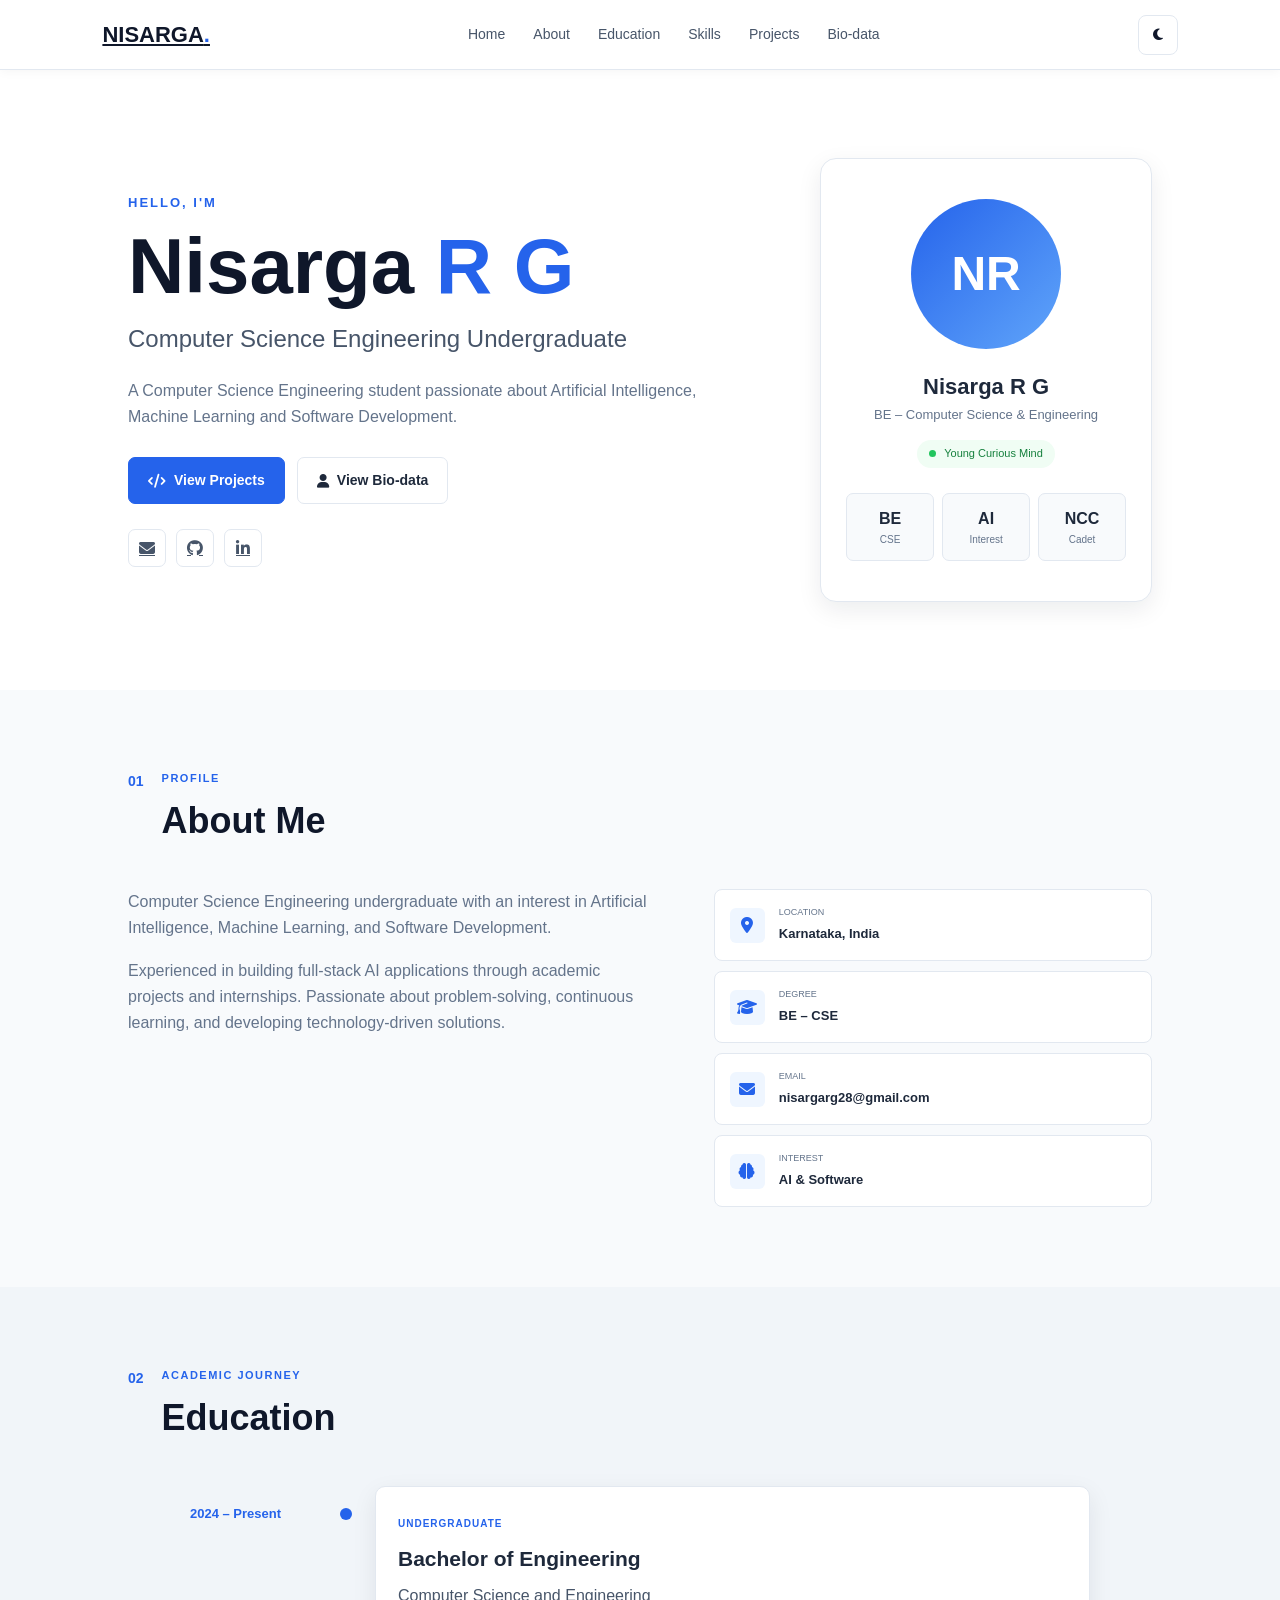
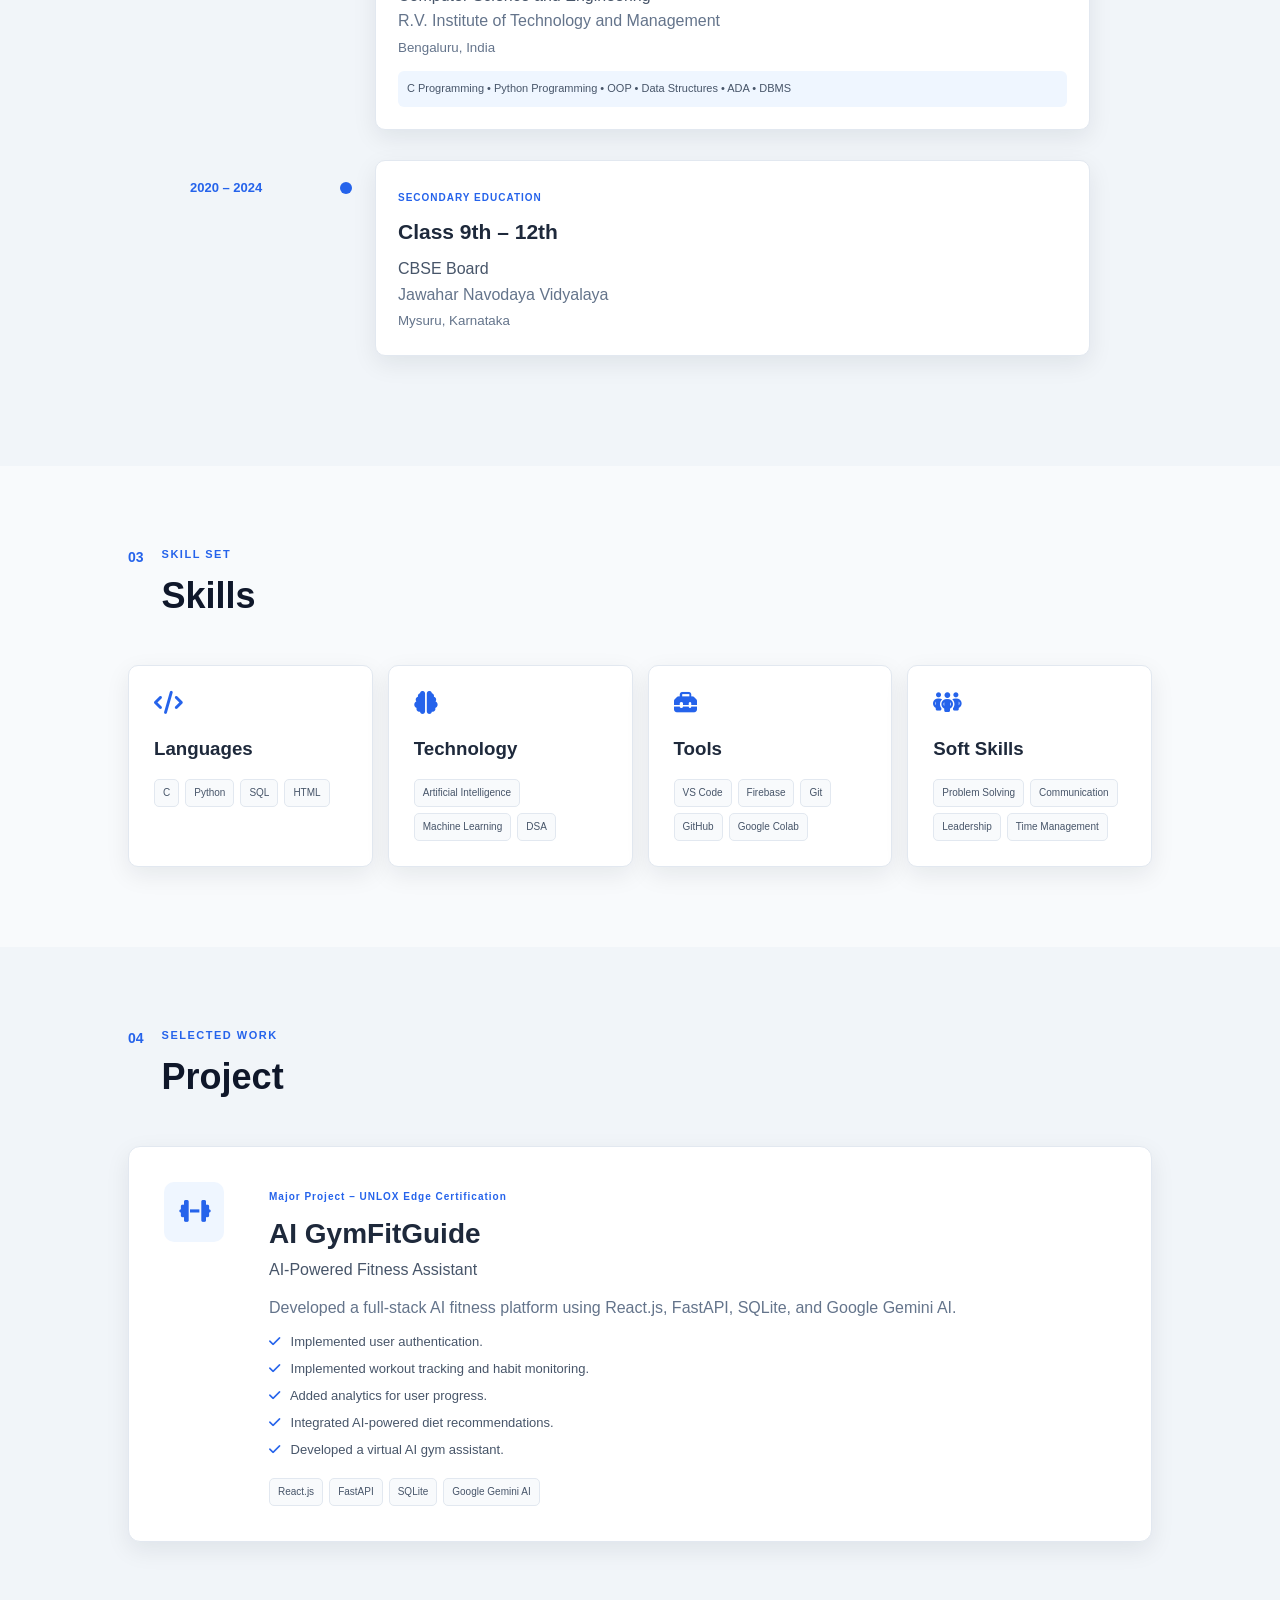
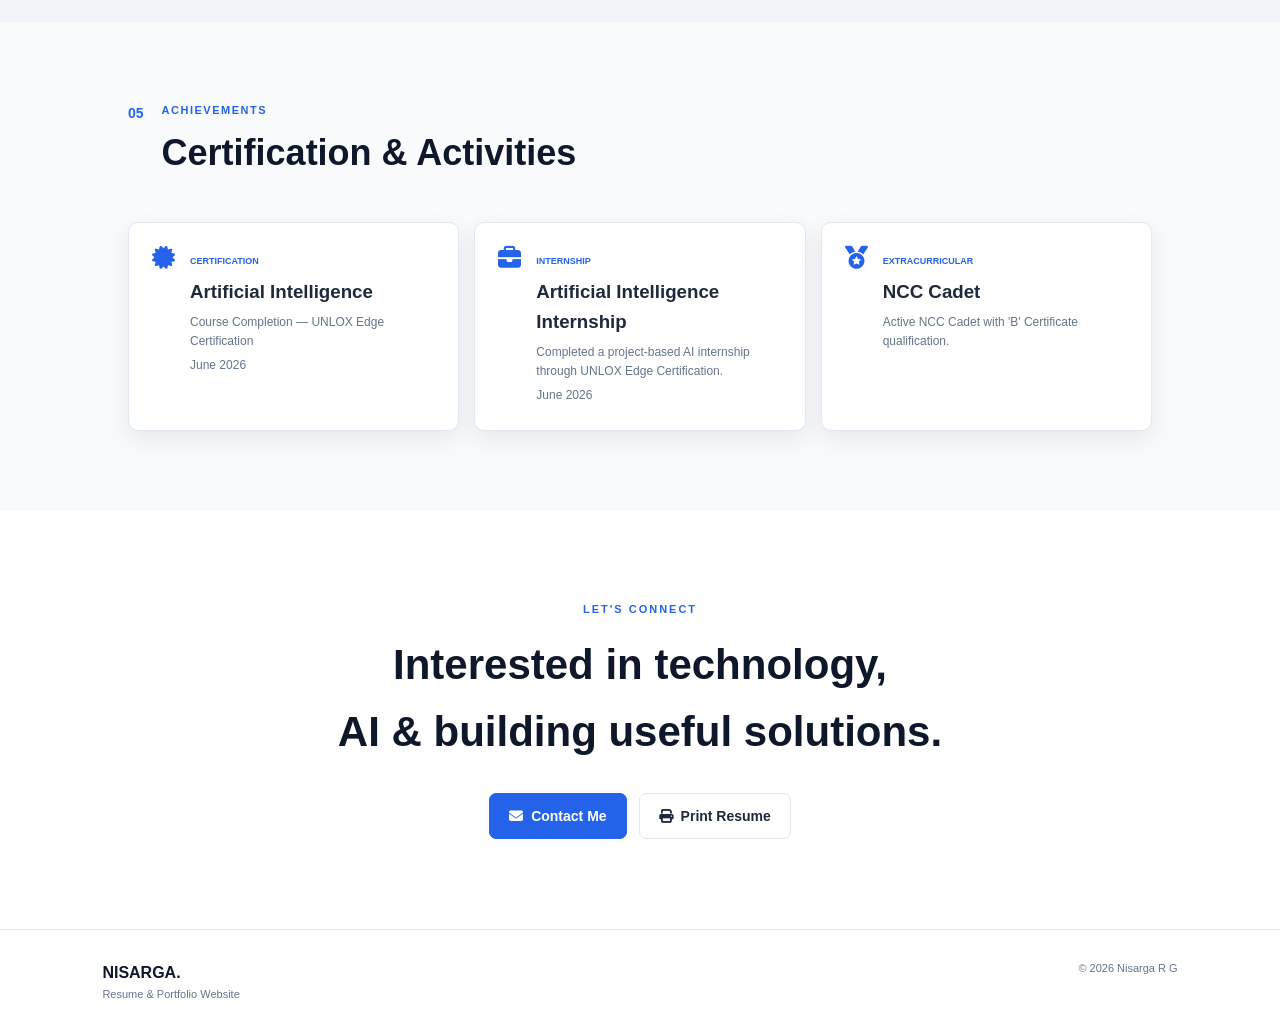
==== index.html @ 460a494f "Initial resume biodata website" ====
<!DOCTYPE html>
<html lang="en">
<head>
    <meta charset="UTF-8">
    <meta name="viewport" content="width=device-width, initial-scale=1.0">
    <title>Nisarga R G | Resume</title>

    <link rel="stylesheet"
          href="https://cdnjs.cloudflare.com/ajax/libs/font-awesome/6.5.2/css/all.min.css">

    <link rel="stylesheet" href="style.css">
</head>

<body>

<header>
    <nav class="navbar">
        <a href="index.html" class="logo">NISARGA<span>.</span></a>

        <button id="menuBtn">
            <i class="fa-solid fa-bars"></i>
        </button>

        <div class="nav-links" id="navLinks">
            <a href="#home">Home</a>
            <a href="#about">About</a>
            <a href="#education">Education</a>
            <a href="#skills">Skills</a>
            <a href="#projects">Projects</a>
            <a href="biodata.html">Bio-data</a>
        </div>

        <button id="themeBtn" class="theme-btn">
            <i class="fa-solid fa-moon"></i>
        </button>
    </nav>
</header>


<main>

<!-- HERO -->
<section id="home" class="hero">

    <div class="hero-content">

        <p class="small-title">HELLO, I'M</p>

        <h1>Nisarga <span>R G</span></h1>

        <h2>Computer Science Engineering Undergraduate</h2>

        <p class="hero-text">
            A Computer Science Engineering student passionate about
            Artificial Intelligence, Machine Learning and Software Development.
        </p>

        <div class="buttons">
            <a href="#projects" class="btn primary">
                <i class="fa-solid fa-code"></i>
                View Projects
            </a>

            <a href="biodata.html" class="btn secondary">
                <i class="fa-solid fa-user"></i>
                View Bio-data
            </a>
        </div>

        <div class="socials">
            <a href="mailto:nisargarg28@gmail.com">
                <i class="fa-solid fa-envelope"></i>
            </a>

            <a href="https://github.com/nisarga-r-g" target="_blank">
                <i class="fa-brands fa-github"></i>
            </a>

            <a href="https://www.linkedin.com/in/nisarga-r-g/"
               target="_blank">
                <i class="fa-brands fa-linkedin-in"></i>
            </a>
        </div>

    </div>


    <div class="profile-card">

        <div class="profile-circle">
            <span>NR</span>
        </div>

        <h3>Nisarga R G</h3>

        <p>BE – Computer Science & Engineering</p>

        <div class="status">
            <span></span>
            Young Curious Mind
        </div>

        <div class="quick-info">

            <div>
                <strong>BE</strong>
                <small>CSE</small>
            </div>

            <div>
                <strong>AI</strong>
                <small>Interest</small>
            </div>

            <div>
                <strong>NCC</strong>
                <small>Cadet</small>
            </div>

        </div>

    </div>

</section>


<!-- ABOUT -->
<section id="about" class="section">

    <div class="section-title">
        <span>01</span>
        <div>
            <p>PROFILE</p>
            <h2>About Me</h2>
        </div>
    </div>

    <div class="about-grid">

        <div class="about-text">

            <p>
                Computer Science Engineering undergraduate with an
                interest in Artificial Intelligence, Machine Learning,
                and Software Development.
            </p>

            <p>
                Experienced in building full-stack AI applications through
                academic projects and internships. Passionate about
                problem-solving, continuous learning, and developing
                technology-driven solutions.
            </p>

        </div>

        <div class="info-grid">

            <div class="info-box">
                <i class="fa-solid fa-location-dot"></i>
                <div>
                    <small>LOCATION</small>
                    <strong>Karnataka, India</strong>
                </div>
            </div>

            <div class="info-box">
                <i class="fa-solid fa-graduation-cap"></i>
                <div>
                    <small>DEGREE</small>
                    <strong>BE – CSE</strong>
                </div>
            </div>

            <div class="info-box">
                <i class="fa-solid fa-envelope"></i>
                <div>
                    <small>EMAIL</small>
                    <strong>nisargarg28@gmail.com</strong>
                </div>
            </div>

            <div class="info-box">
                <i class="fa-solid fa-brain"></i>
                <div>
                    <small>INTEREST</small>
                    <strong>AI & Software</strong>
                </div>
            </div>

        </div>

    </div>

</section>


<!-- EDUCATION -->
<section id="education" class="section alternate">

    <div class="section-title">
        <span>02</span>
        <div>
            <p>ACADEMIC JOURNEY</p>
            <h2>Education</h2>
        </div>
    </div>

    <div class="timeline">

        <div class="timeline-item">

            <div class="year">2024 – Present</div>

            <div class="timeline-dot"></div>

            <div class="timeline-card">

                <span>UNDERGRADUATE</span>

                <h3>
                    Bachelor of Engineering
                </h3>

                <h4>
                    Computer Science and Engineering
                </h4>

                <p>
                    R.V. Institute of Technology and Management
                </p>

                <small>
                    Bengaluru, India
                </small>

                <div class="coursework">
                    C Programming • Python Programming •
                    OOP • Data Structures • ADA • DBMS
                </div>

            </div>

        </div>


        <div class="timeline-item">

            <div class="year">2020 – 2024</div>

            <div class="timeline-dot"></div>

            <div class="timeline-card">

                <span>SECONDARY EDUCATION</span>

                <h3>
                    Class 9th – 12th
                </h3>

                <h4>
                    CBSE Board
                </h4>

                <p>
                    Jawahar Navodaya Vidyalaya
                </p>

                <small>
                    Mysuru, Karnataka
                </small>

            </div>

        </div>

    </div>

</section>


<!-- SKILLS -->
<section id="skills" class="section">

    <div class="section-title">
        <span>03</span>
        <div>
            <p>SKILL SET</p>
            <h2>Skills</h2>
        </div>
    </div>


    <div class="skills-grid">

        <div class="skill-card">
            <i class="fa-solid fa-code"></i>
            <h3>Languages</h3>

            <div class="tags">
                <span>C</span>
                <span>Python</span>
                <span>SQL</span>
                <span>HTML</span>
            </div>
        </div>


        <div class="skill-card">
            <i class="fa-solid fa-brain"></i>
            <h3>Technology</h3>

            <div class="tags">
                <span>Artificial Intelligence</span>
                <span>Machine Learning</span>
                <span>DSA</span>
            </div>
        </div>


        <div class="skill-card">
            <i class="fa-solid fa-toolbox"></i>
            <h3>Tools</h3>

            <div class="tags">
                <span>VS Code</span>
                <span>Firebase</span>
                <span>Git</span>
                <span>GitHub</span>
                <span>Google Colab</span>
            </div>
        </div>


        <div class="skill-card">
            <i class="fa-solid fa-people-group"></i>
            <h3>Soft Skills</h3>

            <div class="tags">
                <span>Problem Solving</span>
                <span>Communication</span>
                <span>Leadership</span>
                <span>Time Management</span>
            </div>
        </div>

    </div>

</section>


<!-- PROJECT -->
<section id="projects" class="section alternate">

    <div class="section-title">
        <span>04</span>
        <div>
            <p>SELECTED WORK</p>
            <h2>Project</h2>
        </div>
    </div>


    <div class="project-card">

        <div class="project-icon">
            <i class="fa-solid fa-dumbbell"></i>
        </div>

        <div class="project-content">

            <span class="project-label">
                Major Project – UNLOX Edge Certification
            </span>

            <h3>
                AI GymFitGuide
            </h3>

            <h4>
                AI-Powered Fitness Assistant
            </h4>

            <p>
                Developed a full-stack AI fitness platform using
                React.js, FastAPI, SQLite, and Google Gemini AI.
            </p>

            <ul>

                <li>
                    <i class="fa-solid fa-check"></i>
                    Implemented user authentication.
                </li>

                <li>
                    <i class="fa-solid fa-check"></i>
                    Implemented workout tracking and habit monitoring.
                </li>

                <li>
                    <i class="fa-solid fa-check"></i>
                    Added analytics for user progress.
                </li>

                <li>
                    <i class="fa-solid fa-check"></i>
                    Integrated AI-powered diet recommendations.
                </li>

                <li>
                    <i class="fa-solid fa-check"></i>
                    Developed a virtual AI gym assistant.
                </li>

            </ul>

            <div class="project-tech">
                <span>React.js</span>
                <span>FastAPI</span>
                <span>SQLite</span>
                <span>Google Gemini AI</span>
            </div>

        </div>

    </div>

</section>


<!-- CERTIFICATIONS -->
<section class="section">

    <div class="section-title">
        <span>05</span>
        <div>
            <p>ACHIEVEMENTS</p>
            <h2>Certification & Activities</h2>
        </div>
    </div>


    <div class="achievement-grid">

        <div class="achievement-card">

            <i class="fa-solid fa-certificate"></i>

            <div>

                <span>CERTIFICATION</span>

                <h3>
                    Artificial Intelligence
                </h3>

                <p>
                    Course Completion — UNLOX Edge Certification
                </p>

                <small>
                    June 2026
                </small>

            </div>

        </div>


        <div class="achievement-card">

            <i class="fa-solid fa-briefcase"></i>

            <div>

                <span>INTERNSHIP</span>

                <h3>
                    Artificial Intelligence Internship
                </h3>

                <p>
                    Completed a project-based AI internship
                    through UNLOX Edge Certification.
                </p>

                <small>
                    June 2026
                </small>

            </div>

        </div>


        <div class="achievement-card">

            <i class="fa-solid fa-medal"></i>

            <div>

                <span>EXTRACURRICULAR</span>

                <h3>
                    NCC Cadet
                </h3>

                <p>
                    Active NCC Cadet with 'B' Certificate qualification.
                </p>

            </div>

        </div>

    </div>

</section>


<!-- CONTACT -->
<section class="contact">

    <p>LET'S CONNECT</p>

    <h2>
        Interested in technology,<br>
        AI & building useful solutions.
    </h2>

    <div class="buttons">

        <a href="mailto:nisargarg28@gmail.com"
           class="btn primary">

            <i class="fa-solid fa-envelope"></i>
            Contact Me

        </a>

        <button onclick="printResume()"
                class="btn secondary">

            <i class="fa-solid fa-print"></i>
            Print Resume

        </button>

    </div>

</section>

</main>


<footer>

    <div>
        <strong>NISARGA<span>.</span></strong>
        <p>Resume & Portfolio Website</p>
    </div>

    <p>
        © <span id="year"></span> Nisarga R G
    </p>

</footer>


<script src="https://code.jquery.com/jquery-3.7.1.min.js"></script>
<script src="script.js"></script>

</body>
</html>
---- style.css ----
/* =====================================================
   RESUME & BIO-DATA WEBSITE
   Light Academic / Professional Theme
===================================================== */

* {
    margin: 0;
    padding: 0;
    box-sizing: border-box;
}

html {
    scroll-behavior: smooth;
}

:root {
    --primary: #2563eb;
    --primary-dark: #1d4ed8;
    --secondary: #0f172a;
    --text: #1e293b;
    --muted: #64748b;
    --background: #f8fafc;
    --white: #ffffff;
    --light-blue: #eff6ff;
    --border: #e2e8f0;
    --shadow: 0 8px 25px rgba(15, 23, 42, 0.08);
}

body {
    font-family: Arial, Helvetica, sans-serif;
    background: var(--background);
    color: var(--text);
    line-height: 1.6;
}


/* =====================================================
   NAVIGATION
===================================================== */

.navbar {
    position: sticky;
    top: 0;
    z-index: 1000;

    height: 70px;

    display: flex;
    align-items: center;
    justify-content: space-between;

    padding: 0 8%;

    background: rgba(255, 255, 255, 0.96);
    border-bottom: 1px solid var(--border);

    box-shadow: 0 2px 10px rgba(0,0,0,0.04);
}

.logo {
    font-size: 22px;
    font-weight: bold;
    color: var(--secondary);
}

.logo span {
    color: var(--primary);
}

.nav-links {
    display: flex;
    align-items: center;
    gap: 28px;
}

.nav-links a {
    text-decoration: none;
    color: #475569;
    font-size: 14px;
    font-weight: 500;
    transition: 0.25s;
}

.nav-links a:hover,
.nav-links a.active {
    color: var(--primary);
}

#menuBtn,
.theme-btn {
    width: 40px;
    height: 40px;

    border: 1px solid var(--border);
    border-radius: 8px;

    background: var(--white);
    color: var(--secondary);

    cursor: pointer;
}

#menuBtn {
    display: none;
}


/* =====================================================
   HERO
===================================================== */

.hero {
    min-height: 620px;

    display: grid;
    grid-template-columns: 1.5fr 0.8fr;

    align-items: center;

    gap: 70px;

    padding: 80px 10%;

    background: var(--white);
}

.small-title {
    color: var(--primary);
    font-size: 13px;
    font-weight: bold;
    letter-spacing: 2px;
}

.hero h1 {
    font-size: clamp(48px, 7vw, 78px);
    line-height: 1.05;

    margin: 12px 0;

    color: var(--secondary);
}

.hero h1 span {
    color: var(--primary);
}

.hero h2 {
    font-size: 24px;
    font-weight: 500;

    color: #475569;

    margin-bottom: 20px;
}

.hero-text {
    max-width: 650px;

    color: var(--muted);

    font-size: 16px;
}

.buttons {
    display: flex;
    flex-wrap: wrap;

    gap: 12px;

    margin-top: 28px;
}

.btn {
    display: inline-flex;
    align-items: center;
    gap: 8px;

    padding: 11px 19px;

    border-radius: 7px;

    font-size: 14px;
    font-weight: 600;

    text-decoration: none;

    cursor: pointer;

    border: 1px solid var(--border);

    transition: 0.25s;
}

.btn:hover {
    transform: translateY(-2px);
}

.primary {
    color: white;
    background: var(--primary);
    border-color: var(--primary);
}

.primary:hover {
    background: var(--primary-dark);
}

.secondary {
    color: var(--text);
    background: white;
}

.secondary:hover {
    border-color: var(--primary);
    color: var(--primary);
}


/* =====================================================
   SOCIAL LINKS
===================================================== */

.socials {
    display: flex;
    gap: 10px;
    margin-top: 25px;
}

.socials a {
    width: 38px;
    height: 38px;

    display: grid;
    place-items: center;

    border: 1px solid var(--border);
    border-radius: 7px;

    color: #475569;
    background: white;

    transition: 0.25s;
}

.socials a:hover {
    color: white;
    background: var(--primary);
}


/* =====================================================
   PROFILE CARD
===================================================== */

.profile-card {
    padding: 40px 25px;

    text-align: center;

    background: white;

    border: 1px solid var(--border);

    border-radius: 16px;

    box-shadow: var(--shadow);
}

.profile-circle {
    width: 150px;
    height: 150px;

    margin: auto;

    display: grid;
    place-items: center;

    border-radius: 50%;

    color: white;

    font-size: 48px;
    font-weight: bold;

    background:
        linear-gradient(
            135deg,
            #2563eb,
            #60a5fa
        );
}

.profile-card h3 {
    margin-top: 20px;
    font-size: 22px;
}

.profile-card p {
    color: var(--muted);
    font-size: 13px;
}

.status {
    display: inline-block;

    margin-top: 15px;

    padding: 5px 12px;

    border-radius: 20px;

    color: #15803d;

    background: #f0fdf4;

    font-size: 11px;
}

.status span {
    display: inline-block;

    width: 7px;
    height: 7px;

    margin-right: 5px;

    border-radius: 50%;

    background: #22c55e;
}

.quick-info {
    display: grid;
    grid-template-columns: repeat(3, 1fr);

    gap: 8px;

    margin-top: 25px;
}

.quick-info div {
    padding: 12px 5px;

    background: #f8fafc;

    border: 1px solid var(--border);

    border-radius: 7px;
}

.quick-info strong,
.quick-info small {
    display: block;
}

.quick-info small {
    color: var(--muted);
    font-size: 10px;
}


/* =====================================================
   GENERAL SECTIONS
===================================================== */

.section {
    padding: 80px 10%;
}

.alternate {
    background: #f1f5f9;
}

.section-title {
    display: flex;

    gap: 18px;

    margin-bottom: 40px;
}

.section-title > span {
    color: var(--primary);

    font-weight: bold;

    font-size: 14px;
}

.section-title p {
    color: var(--primary);

    font-size: 11px;

    font-weight: bold;

    letter-spacing: 1.5px;
}

.section-title h2 {
    margin-top: 4px;

    font-size: 36px;

    color: var(--secondary);
}


/* =====================================================
   ABOUT
===================================================== */

.about-grid {
    display: grid;

    grid-template-columns: 1.2fr 1fr;

    gap: 60px;
}

.about-text p {
    color: var(--muted);

    margin-bottom: 18px;

    font-size: 16px;
}

.info-grid {
    display: grid;

    gap: 10px;
}

.info-box {
    display: flex;
    align-items: center;

    gap: 14px;

    padding: 15px;

    background: white;

    border: 1px solid var(--border);

    border-radius: 8px;
}

.info-box i {
    color: var(--primary);

    width: 35px;
    height: 35px;

    display: grid;
    place-items: center;

    background: var(--light-blue);

    border-radius: 6px;
}

.info-box small {
    display: block;

    color: var(--muted);

    font-size: 9px;
}

.info-box strong {
    font-size: 13px;
}


/* =====================================================
   EDUCATION
===================================================== */

.timeline {
    max-width: 900px;

    margin: auto;
}

.timeline-item {
    display: grid;

    grid-template-columns: 130px 15px 1fr;

    gap: 20px;

    margin-bottom: 30px;
}

.year {
    padding-top: 18px;

    color: var(--primary);

    font-size: 13px;

    font-weight: bold;
}

.timeline-dot {
    width: 12px;
    height: 12px;

    margin-top: 22px;

    border-radius: 50%;

    background: var(--primary);
}

.timeline-card {
    padding: 22px;

    background: white;

    border: 1px solid var(--border);

    border-radius: 10px;

    box-shadow: var(--shadow);
}

.timeline-card > span {
    color: var(--primary);

    font-size: 10px;

    font-weight: bold;

    letter-spacing: 1px;
}

.timeline-card h3 {
    margin: 7px 0;

    font-size: 21px;
}

.timeline-card h4 {
    color: #475569;

    font-weight: 500;
}

.timeline-card p,
.timeline-card small {
    color: var(--muted);
}

.coursework {
    margin-top: 12px;

    padding: 9px;

    background: var(--light-blue);

    color: #475569;

    border-radius: 6px;

    font-size: 11px;
}


/* =====================================================
   SKILLS
===================================================== */

.skills-grid {
    display: grid;

    grid-template-columns: repeat(4, 1fr);

    gap: 15px;
}

.skill-card {
    padding: 25px;

    min-height: 200px;

    background: white;

    border: 1px solid var(--border);

    border-radius: 10px;

    box-shadow: var(--shadow);

    transition: 0.25s;
}

.skill-card:hover {
    transform: translateY(-5px);

    border-color: #bfdbfe;
}

.skill-card > i {
    color: var(--primary);

    font-size: 23px;
}

.skill-card h3 {
    margin: 15px 0;
}

.tags {
    display: flex;

    flex-wrap: wrap;

    gap: 6px;
}

.tags span,
.project-tech span {
    padding: 5px 8px;

    background: #f8fafc;

    border: 1px solid var(--border);

    border-radius: 5px;

    color: #475569;

    font-size: 10px;
}


/* =====================================================
   PROJECT
===================================================== */

.project-card {
    padding: 35px;

    display: grid;

    grid-template-columns: 80px 1fr;

    gap: 25px;

    background: white;

    border: 1px solid var(--border);

    border-radius: 12px;

    box-shadow: var(--shadow);
}

.project-icon {
    width: 60px;
    height: 60px;

    display: grid;
    place-items: center;

    background: var(--light-blue);

    color: var(--primary);

    border-radius: 10px;

    font-size: 25px;
}

.project-label {
    color: var(--primary);

    font-size: 10px;

    font-weight: bold;

    letter-spacing: 1px;
}

.project-content h3 {
    margin-top: 5px;

    font-size: 28px;
}

.project-content h4 {
    color: #475569;

    font-weight: 500;
}

.project-content p {
    color: var(--muted);

    margin: 12px 0;
}

.project-content ul {
    list-style: none;
}

.project-content li {
    color: #475569;

    font-size: 13px;

    margin: 6px 0;
}

.project-content li i {
    color: var(--primary);

    margin-right: 7px;
}

.project-tech {
    display: flex;

    flex-wrap: wrap;

    gap: 6px;

    margin-top: 18px;
}


/* =====================================================
   CERTIFICATIONS / ACTIVITIES
===================================================== */

.achievement-grid {
    display: grid;

    grid-template-columns: repeat(3, 1fr);

    gap: 15px;
}

.achievement-card {
    display: flex;

    gap: 15px;

    padding: 23px;

    background: white;

    border: 1px solid var(--border);

    border-radius: 10px;

    box-shadow: var(--shadow);
}

.achievement-card > i {
    color: var(--primary);

    font-size: 23px;
}

.achievement-card span {
    color: var(--primary);

    font-size: 9px;

    font-weight: bold;
}

.achievement-card h3 {
    margin: 6px 0;
}

.achievement-card p,
.achievement-card small {
    color: var(--muted);

    font-size: 12px;
}


/* =====================================================
   CONTACT
===================================================== */

.contact {
    padding: 90px 10%;

    text-align: center;

    background: white;
}

.contact > p {
    color: var(--primary);

    font-weight: bold;

    font-size: 11px;

    letter-spacing: 2px;
}

.contact h2 {
    margin: 12px 0;

    font-size: 42px;

    color: var(--secondary);
}

.contact .buttons {
    justify-content: center;
}


/* =====================================================
   BIO-DATA
===================================================== */

.bio-header {
    padding: 80px 10%;

    background: white;

    border-bottom: 1px solid var(--border);
}

.bio-header h1 {
    margin: 10px 0;

    font-size: 60px;

    color: var(--secondary);
}

.bio-header h1 span {
    color: var(--primary);
}

.bio-header > div > p:first-child {
    color: var(--primary);
}

.bio-header > div > p:last-child {
    color: var(--muted);
}

.container {
    max-width: 1100px;

    margin: auto;
}

.bio-card {
    display: grid;

    grid-template-columns: 240px 1fr;

    gap: 35px;

    padding: 35px;

    background: white;

    border: 1px solid var(--border);

    border-radius: 12px;

    box-shadow: var(--shadow);
}

.bio-profile {
    text-align: center;

    border-right: 1px solid var(--border);

    padding-right: 30px;
}

.bio-profile h2 {
    margin-top: 15px;
}

.bio-profile p {
    color: var(--muted);

    font-size: 12px;
}

.details {
    display: grid;

    grid-template-columns: repeat(2, 1fr);

    gap: 10px;
}

.details div {
    padding: 14px;

    border: 1px solid var(--border);

    border-radius: 7px;
}

.details span {
    display: block;

    color: var(--muted);

    font-size: 10px;

    margin-bottom: 3px;
}

.details strong {
    font-size: 12px;
}


/* =====================================================
   TABLE
===================================================== */

.table-container {
    overflow-x: auto;
}

table {
    width: 100%;

    min-width: 700px;

    border-collapse: collapse;

    background: white;

    box-shadow: var(--shadow);
}

th,
td {
    padding: 15px;

    text-align: left;

    border-bottom: 1px solid var(--border);
}

th {
    background: #eff6ff;

    color: var(--primary);

    font-size: 11px;
}

td {
    color: #475569;

    font-size: 12px;
}


/* =====================================================
   BIO LISTS
===================================================== */

.bio-columns {
    display: grid;

    grid-template-columns: repeat(3, 1fr);

    gap: 15px;
}

.bio-list {
    padding: 25px;

    background: white;

    border: 1px solid var(--border);

    border-radius: 10px;

    box-shadow: var(--shadow);
}

.bio-list h3 i {
    color: var(--primary);

    margin-right: 7px;
}

.bio-list ul {
    list-style: none;

    margin-top: 15px;
}

.bio-list li {
    padding: 7px 0;

    color: var(--muted);

    border-bottom: 1px solid var(--border);

    font-size: 12px;
}


/* =====================================================
   DECLARATION
===================================================== */

.declaration {
    display: flex;

    gap: 20px;

    padding: 30px;

    background: white;

    border: 1px solid var(--border);

    border-radius: 10px;

    box-shadow: var(--shadow);
}

.declaration > i {
    color: var(--primary);

    font-size: 30px;
}

.declaration p {
    color: var(--muted);
}

.declaration-details {
    display: flex;

    gap: 50px;

    margin-top: 20px;
}

.declaration-details span {
    display: block;

    color: var(--muted);

    font-size: 10px;
}


/* =====================================================
   FOOTER
===================================================== */

footer {
    padding: 30px 8%;

    display: flex;

    justify-content: space-between;

    border-top: 1px solid var(--border);

    background: white;

    color: var(--muted);
}

footer strong {
    color: var(--secondary);
}

footer p {
    font-size: 11px;
}


/* =====================================================
   BACK BUTTONS
===================================================== */

.back-buttons {
    display: flex;

    justify-content: center;

    gap: 10px;

    padding: 30px 8% 80px;
}


/* =====================================================
   RESPONSIVE
===================================================== */

@media (max-width: 900px) {

    .nav-links {
        display: none;

        position: absolute;

        top: 70px;

        left: 0;

        width: 100%;

        padding: 20px;

        background: white;

        flex-direction: column;
    }

    .nav-links.open {
        display: flex;
    }

    #menuBtn {
        display: block;

        margin-left: auto;

        margin-right: 10px;
    }

    .hero,
    .about-grid,
    .bio-card {
        grid-template-columns: 1fr;
    }

    .skills-grid,
    .achievement-grid,
    .bio-columns {
        grid-template-columns: repeat(2, 1fr);
    }

    .bio-profile {
        border-right: none;

        border-bottom: 1px solid var(--border);

        padding-right: 0;

        padding-bottom: 25px;
    }
}

@media (max-width: 600px) {

    .hero {
        padding: 70px 6%;
    }

    .section {
        padding: 65px 6%;
    }

    .skills-grid,
    .achievement-grid,
    .bio-columns,
    .details {
        grid-template-columns: 1fr;
    }

    .project-card {
        grid-template-columns: 1fr;
    }

    .timeline-item {
        grid-template-columns: 1fr;
    }

    .bio-header {
        padding: 60px 6%;
    }

    .bio-header h1 {
        font-size: 48px;
    }

    .declaration-details {
        flex-direction: column;

        gap: 15px;
    }

    footer {
        flex-direction: column;

        gap: 10px;

        text-align: center;
    }
}


/* =====================================================
   PRINT
===================================================== */

@media print {

    .navbar,
    .buttons,
    .socials,
    .theme-btn,
    #menuBtn {
        display: none !important;
    }

    body {
        background: white;
        color: black;
    }

}
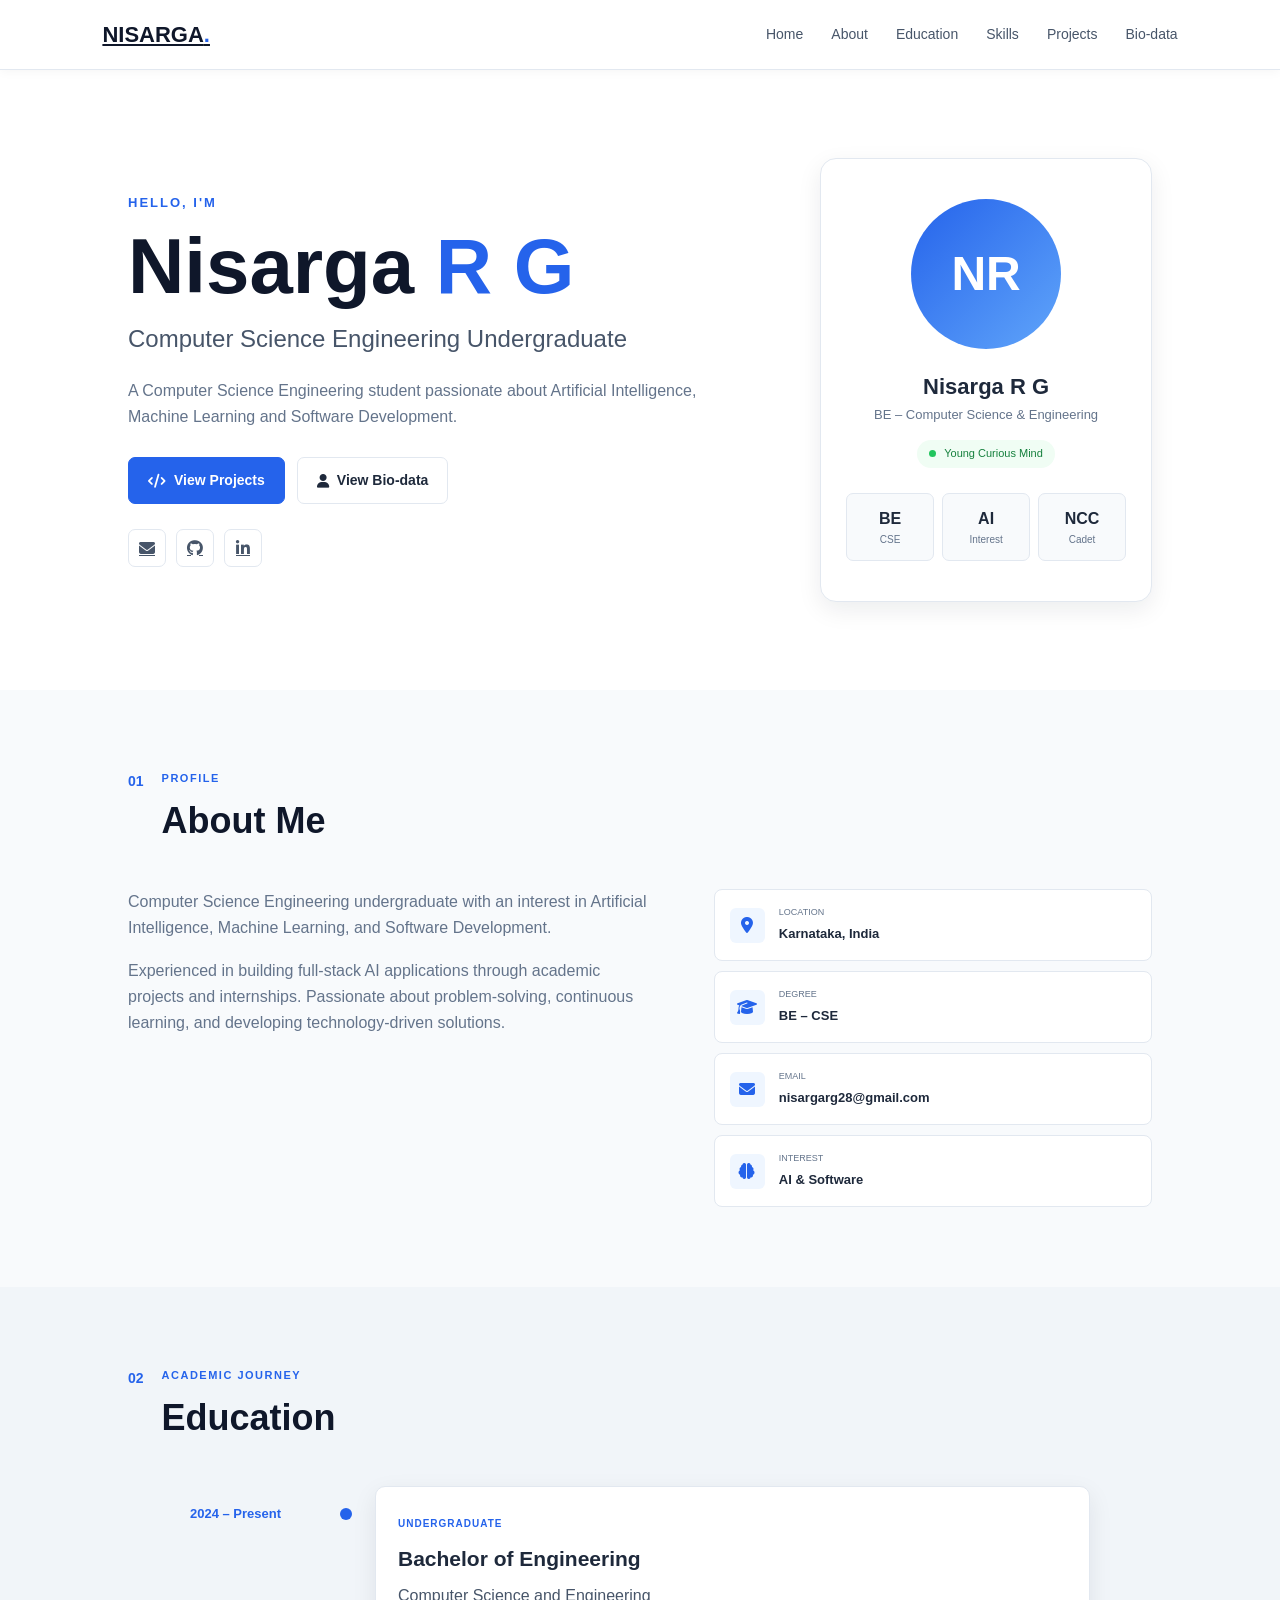
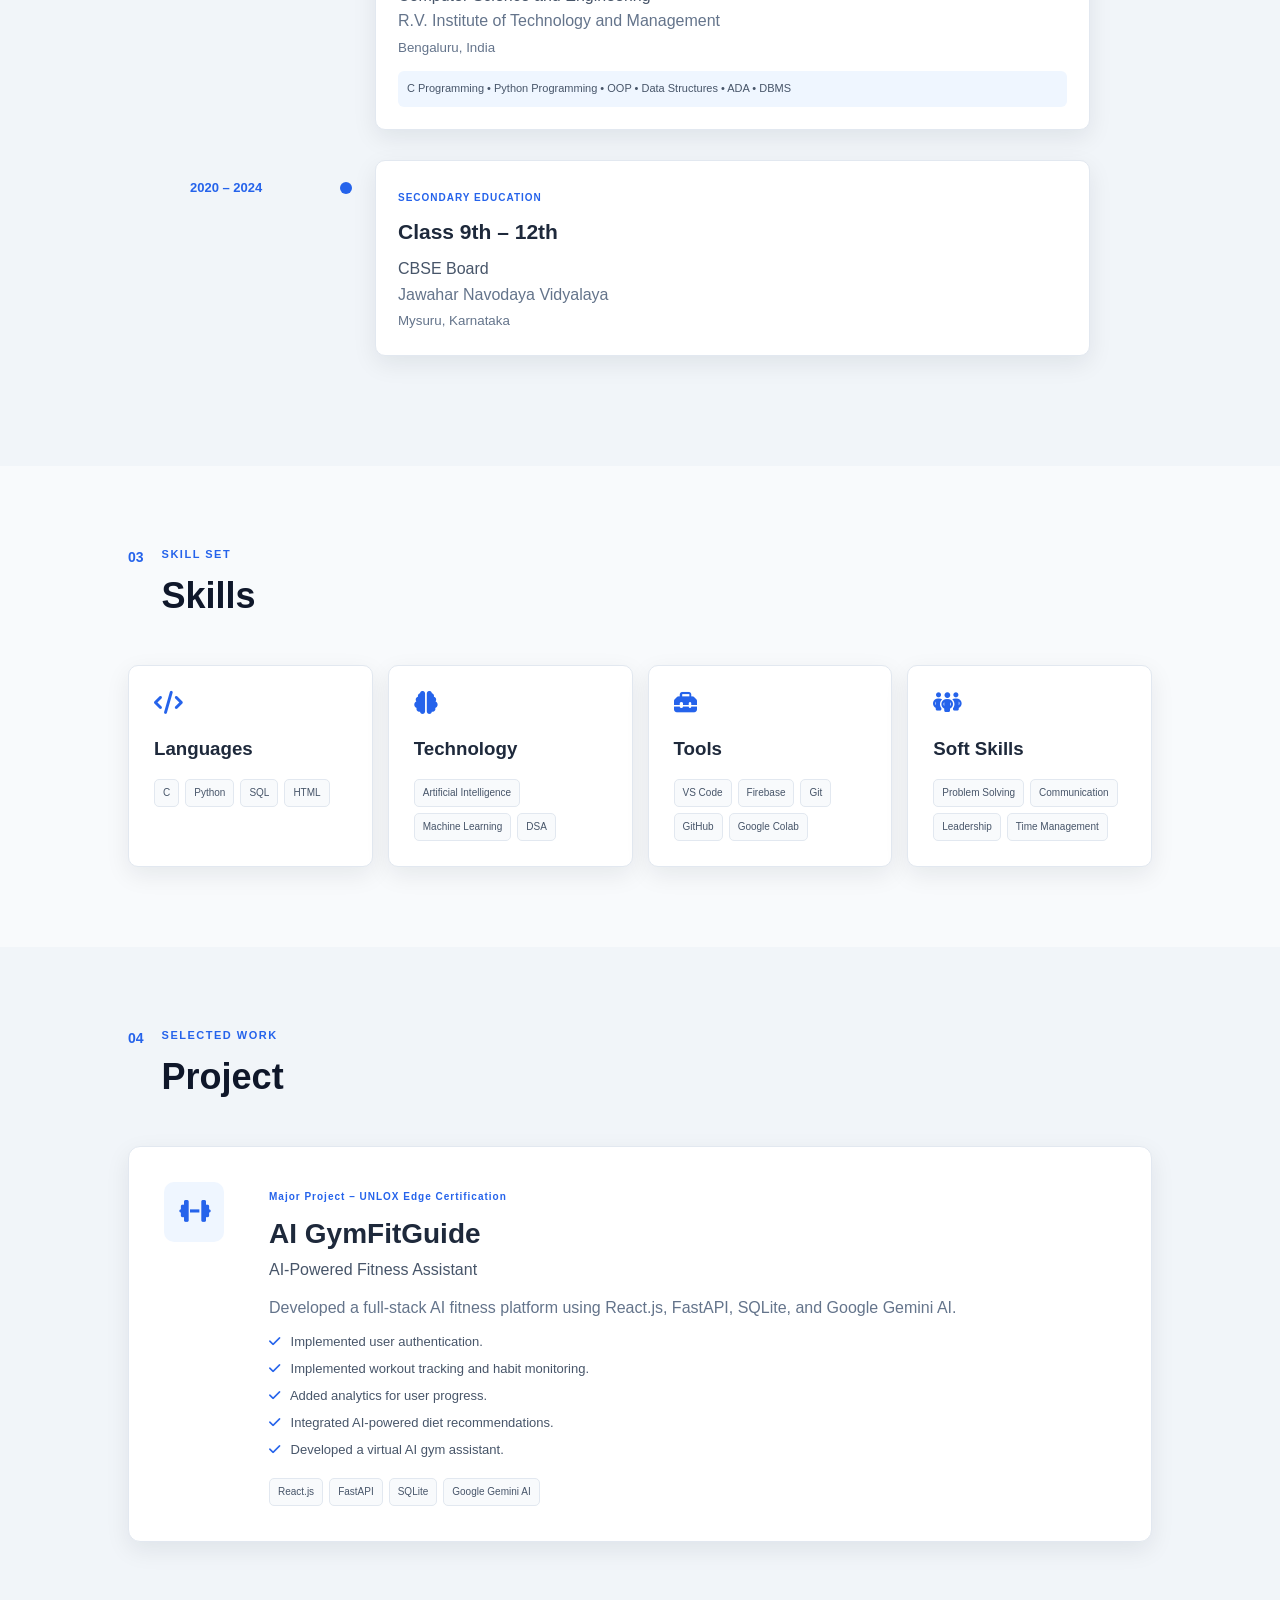
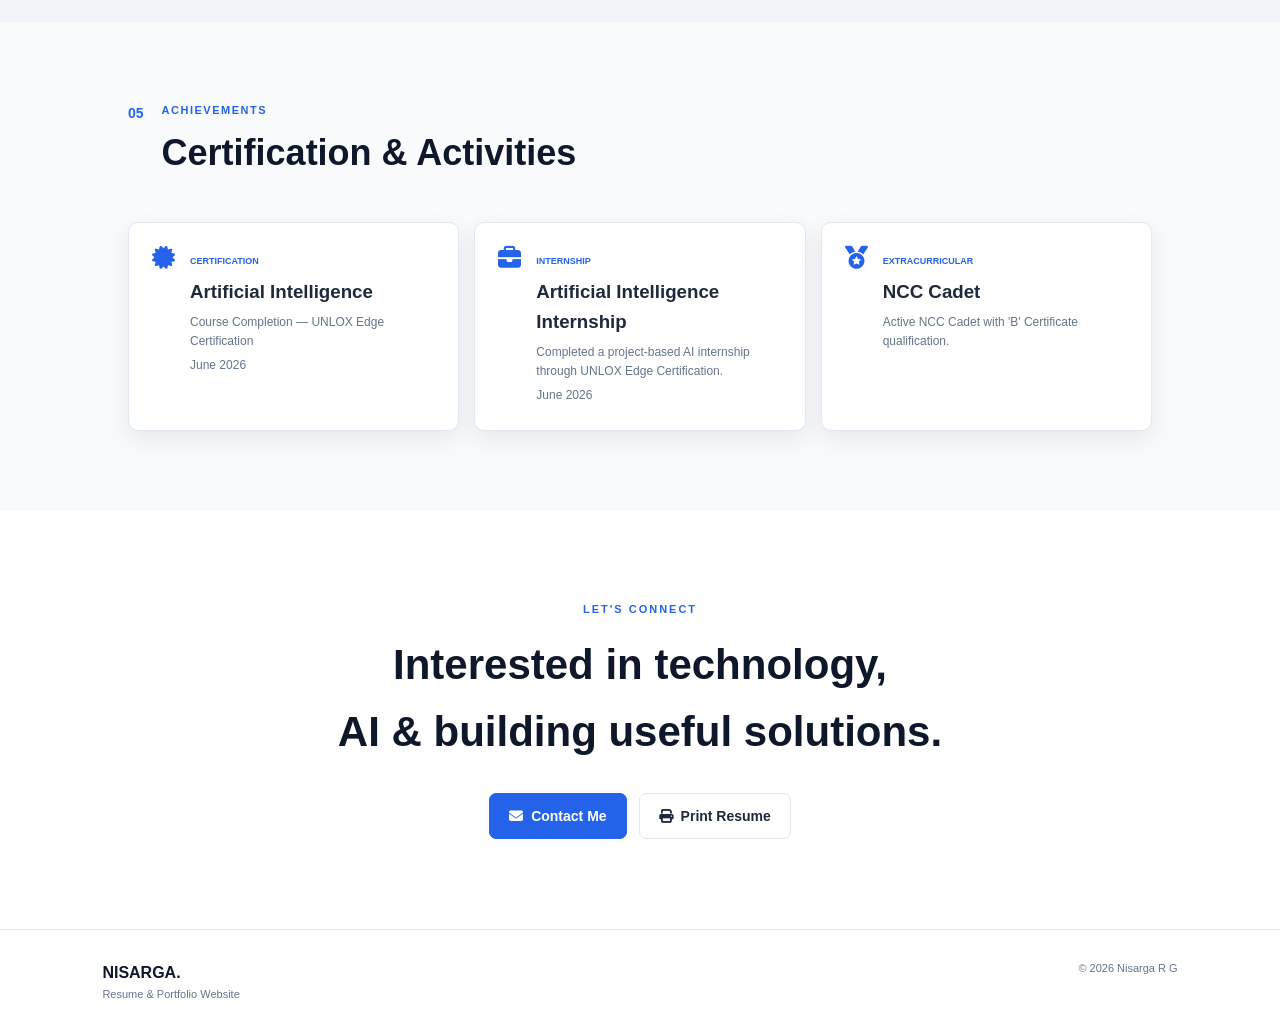
==== commit 3fc4a0e8: "edit" ====
--- a/index.html
+++ b/index.html
@@ -30,9 +30,7 @@
             <a href="biodata.html">Bio-data</a>
         </div>
 
-        <button id="themeBtn" class="theme-btn">
-            <i class="fa-solid fa-moon"></i>
-        </button>
+        
     </nav>
 </header>
 
